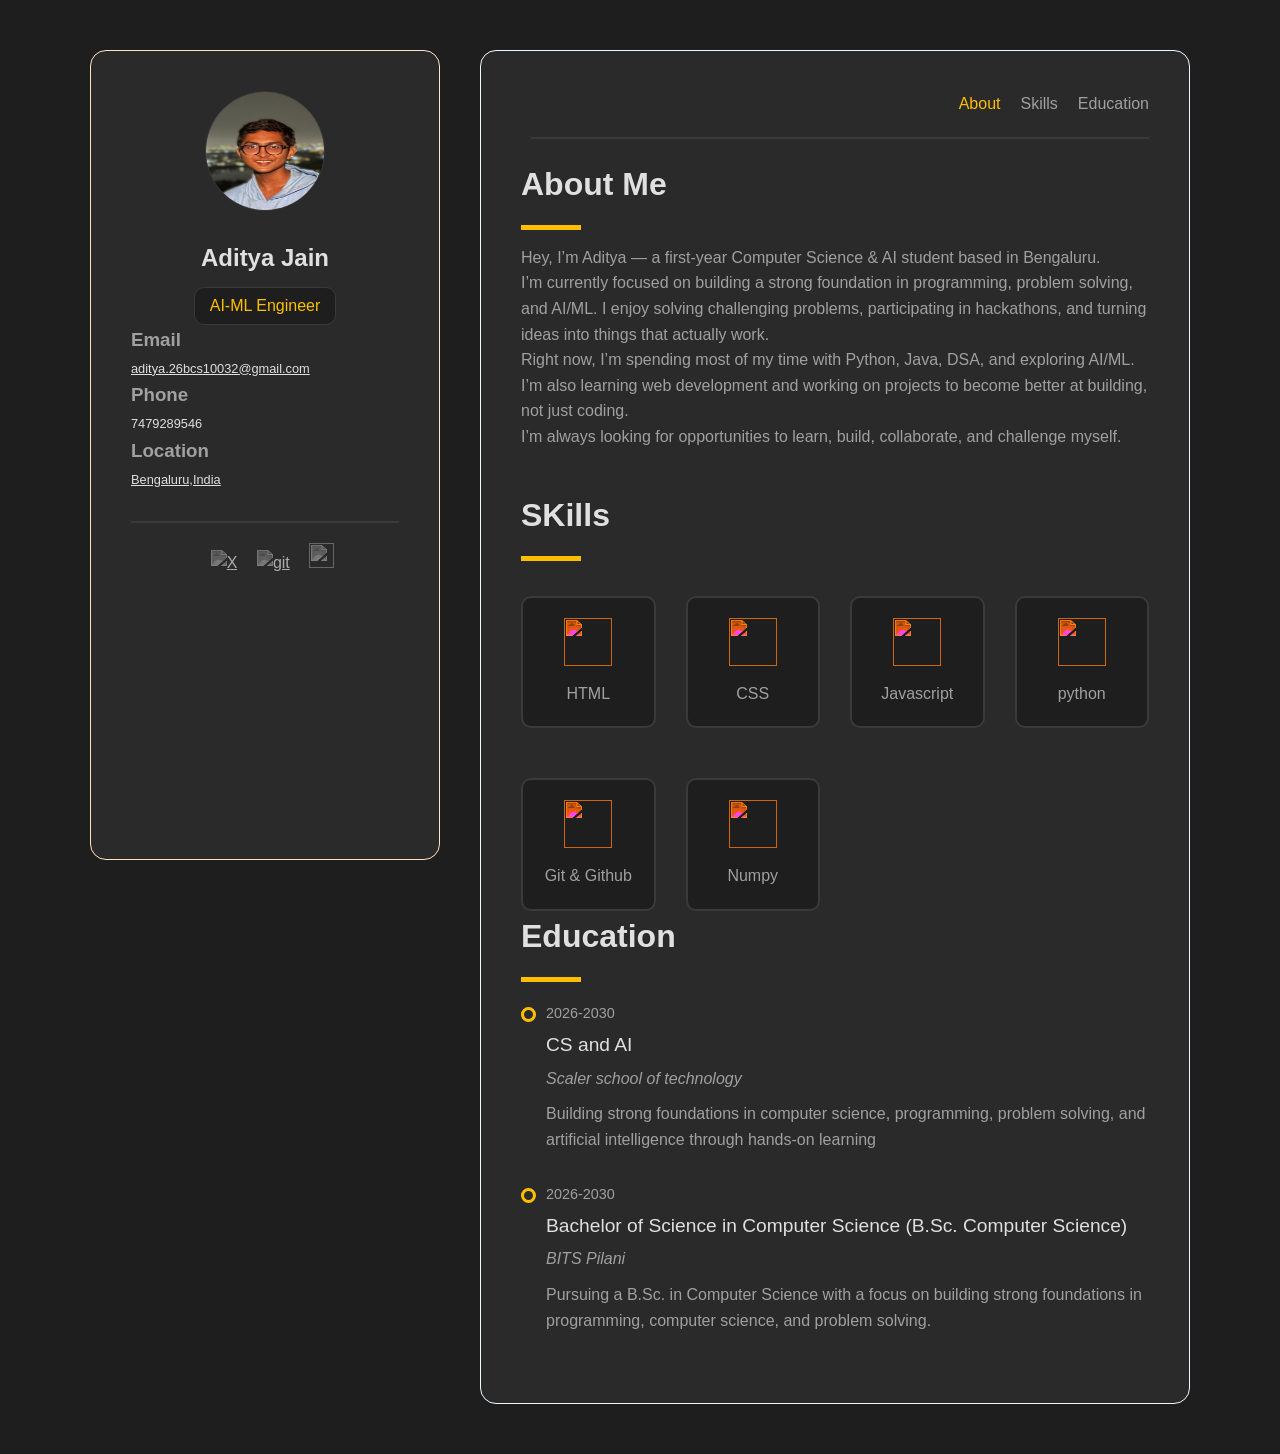
==== index.html @ a5a1a5e8 "Rename homepage to index.html" ====
<!DOCTYPE html>
<html lang="en">
<head>
    <meta charset="UTF-8">
    <meta name="viewport" content="width=device-width, initial-scale=1.0">
    <title>Protfolio</title>
    <link rel="stylesheet" href="protfolio.css">
</head>
<body>
    <div class="main-container">
        <div class="sidebar">
            <!--profile-->
            <div class="profile">
                <img src="images/profilepic.jpeg"alt="">
                <h2>Aditya Jain</h2>
                <p>AI-ML Engineer</p>
            </div>
            <!--Contacts-->
            <div class="contacts">
                <div id="email">
                    <h3>Email</h3>
                    <a class="anchortag" href="mailto:aditya.26bcs10032@gmail.com">aditya.26bcs10032@gmail.com</a>

                </div>
                <div id="Mobile">
                    <h3>Phone</h3>
                    <a class="anchortag" style="text-decoration: none;" href="tel:7479289546">7479289546</a>

                </div>
                <div id="location">
                    <h3>Location</h3>
                    <a class="anchortag" href="https://www.google.com/maps/search/Scaler+School+of+Technology/@12.8386133,77.6646969,17z/data=!3m1!4b1?entry=ttu&g_ep=EgoyMDI2MDkyMy4wIKXMDSoASAFQAw%3D%3D" target="_blank">Bengaluru,India</a>
                </div>

            </div>
            <div class="socials">
                <a href="https://x.com/binaryiota"><img src="https://simpleicons.org/icons/x.svg" alt="X"></a>
                <a href="https://github.com/Black3lotus"><img src="https://simpleicons.org/icons/git.svg" alt="git"></a>
                <a href="https://www.linkedin.com/in/aditya-bothra-05324541b/?isSelfProfile=true"><img src="https://www.svgrepo.com/show/144030/linkedin-square-logo.svg" alt=""></a>
            </div>

        </div>


        <div class="mainbar">
            <!--navigation-->
            <div id="navigation">
                <nav>
                    <a href="#about" class="active">About</a>
                    <a href="#skills">Skills</a>
                    <a href="#education">Education</a>
                </nav>
            </div>
            <!--About me-->
            <div id="about">
                <h2 class="heading">About Me</h2>
                <div class="line"></div>
                <p>
                    Hey, I’m Aditya — a first-year Computer Science & AI student based in Bengaluru.
                </p>

                <p>
                    I’m currently focused on building a strong foundation in programming, problem
                    solving, and AI/ML. I enjoy solving challenging problems, participating in
                    hackathons, and turning ideas into things that actually work.
                </p>

                Right now, I’m spending most of my time with Python, Java, DSA, and exploring
                    AI/ML. I’m also learning web development and working on projects to become
                    better at building, not just coding.
                </p>

                <p>
                I’m always looking for opportunities to learn, build, collaborate, and
                challenge myself.
                </p>
            </div>
            <!--skills-->
            <div id="skills">
                <h2 class="heading">SKills</h2>
                <div class="line"></div>
                <div class="grid-container">
                    <div class="item">
                        <img src="https://simpleicons.org/icons/html5.svg" alt="">
                        <h3>HTML</h3>
                    </div>
                    <div class="item">
                        <img src="https://simpleicons.org/icons/css.svg" alt="">
                        <h3>CSS</h3>
                    </div>
                    <div class="item">
                        <img src="https://simpleicons.org/icons/javascript.svg" alt="">
                        <h3>Javascript</h3>
                    </div>
                    <div class="item">
                        <img src="https://simpleicons.org/icons/python.svg" alt="">
                        <h3>python</h3>
                    </div>
                    <div class="item">
                        <img src="https://simpleicons.org/icons/git.svg" alt="">
                        <h3>Git & Github</h3>
                    </div>
                    <div class="item">
                        <img src="https://simpleicons.org/icons/numpy.svg" alt="">
                        <h3>Numpy</h3>
                    </div>
                </div>
            

                
            </div>
            <!--Education-->
            <div id="Education">
                <h2 class="heading">Education</h2>
                <div class="line"></div>
                <div class="edtech">
                    <div class="edfirst">
                        <div class="year">2026-2030</div>
                        <h3 class="degree">CS and AI</h3>
                        <p class="college">Scaler school of technology</p>
                        <p class="learning"> Building strong foundations in computer science, programming,
                        problem solving, and artificial intelligence through hands-on learning</p>
                        <div class="goal"></div>
                    </div>
                    <div class="edsecond">
                        <div class="year">2026-2030</div>
                        <h3 class="degree">Bachelor of Science in Computer Science (B.Sc. Computer Science)</h3>
                        <p class="college">BITS Pilani</p>
                        <p class="learning"> Pursuing a B.Sc. in Computer Science with a focus on building
                        strong foundations in programming, computer science, and problem solving.</p>
                        <div class="goal"></div>
                    </div>
                </div>
            
                
            </div>
            </div>
        </div>
    </div>
</body>
</html>
---- protfolio.css ----
*{
    padding: 0;
    margin: 0;
    box-sizing: border-box;
}
body{
    background-color: #1e1e1e;
    font-family: sans-serif;
    color: #a0a0a0;
    line-height: 1.6;
}
.main-container{
    display: grid;
    max-width: 1200px;
    grid-template-columns: 350px 1fr;
    gap: 40px;
    padding: 50px;
    margin: auto;

}
.sidebar{
    height: 90vh;
    background-color: #2a2a2a;
    border: 1px solid bisque;
    border-radius: 16px;
    padding: 40px;

}
.mainbar{
    background-color: #2a2a2a;
    border: 1px solid aliceblue;
    border-radius: 16px;
    padding: 40px;

}
/* profile section */
.profile{
    text-align: center  ;
}
.profile img{
    height: 120px;
    width: 120px;
    border: 1px solid #3a3a3a;
    border-radius: 50%;
}
.profile h2{
    font-size: 1.5rem;
    font-weight: bold;
    margin-top: 20px;
    color: #e0e0e0;
}
.profile p{
    background-color: #1e1e1e;
    padding: 5px 15px;
    border: 1px solid #3a3a3a;
    border-radius: 10px;
    color: #FFBF00;
    margin-top: 10px;
    display: inline-block;
}

/* contact information*/
.contact{
    margin-top: 30px;
    border-top: 2px solid #3a3a3a;
    padding-top: 20px;
}
.anchortag{
    font-weight: 500;
    font-size: 0.8rem;
    color: #e0e0e0;
}

/* Socials */
.socials{
    margin-top: 30px;
    border-top: 2px solid #3a3a3a;
    padding-top: 20px;
    text-align: center;
}
.socials img{
    height: 25px;
    width: 25px;
    margin-left: 15px;
    filter: grayscale(1) invert(0.7);
    transition: filter 0.3s ease;
}
.socials img:hover{
    filter: grayscale(0) invert(0);
}

/* main content */

/* nav bar */
#navigation{
    border-bottom: 2px solid #3a3a3a;
    margin-bottom: 20px;
    padding-bottom: 20px;
    margin-left: 10px;
}

nav{
    display: flex;
    justify-content: flex-end;
    gap: 20px;
}

nav a{
    text-decoration: none;
    color: #a0a0a0;
    font-weight: 500;
    transition: color 0.3s ease;
}

.active, nav a:hover{
    color: #FFBF00;
}

.heading{
    color: #e0e0e0;
    font-size: 2rem;
    margin-bottom: 15px;
}

.line{
    width: 60px;
    height: 5px;
    background-color: #FFBF00;
    margin-bottom: 15px;
}

.content{
    text-align: justify;
    color: #a0a0a0;
}

#about{
    margin-bottom: 40px;
}

/* skills section */

.grid-container{
    display: grid;
    grid-template-columns: repeat(auto-fit , minmax(120px,1fr));
    gap: 30px;
}

.item{
    padding: 20px;
    border-radius: 10px;
    border: 2px solid #3a3a3a;
    background-color: #1e1e1e;
    text-align: center;
    margin-top: 20px;
    transition: transform 0.3s ease;
}

.item img{
    height: 48px;
    width: 48px;
    filter: invert(75%) sepia(50%) saturate(1000%) hue-rotate(350deg) brightness(110%) contrast(101%);
    margin-bottom: 15px;
}

.item h3{
    font-size: 1rem;
    font-weight: 500;
}

.item:hover{
    transform: scale(1.1);
}

#education{
    margin-top: 30px;
}

.edtech{
    position: relative;
    margin-top: 20px;
}

.year{
    font-size: 0.9rem;
    color: #a0a0a0;
    margin-bottom: 5px;
}

.degree{
    color: #e0e0e0;
    font-size: 1.2rem;
    font-weight: 500;
    margin-bottom: 5px;
}

.college{
    font-style: italic;
    color: #a0a0a0;
    margin-bottom: 10px;
}

.learning{ 
    color: #a0a0a0;
}

.edfirst, .edsecond{
    margin-bottom: 30px;
    padding-left: 25px;
    position: relative;
}

.goal{
    height: 15px;
    width: 15px;
    border: 3px solid #FFBF00;
    border-radius: 50%;
    position: absolute;
    top:5px;
    left: 0px;
    z-index: 5;
}
@media screen and (max-width:750px) {
    .project-container{
        grid-template-columns: 1fr;
    }

    #navigation nav {
        /* Adjust nav for smaller screens */
        justify-content: center;
        flex-wrap: wrap;
    }

    .sidebar{
        display: flex;
        justify-content: center;
        gap: 40px;
    }
}
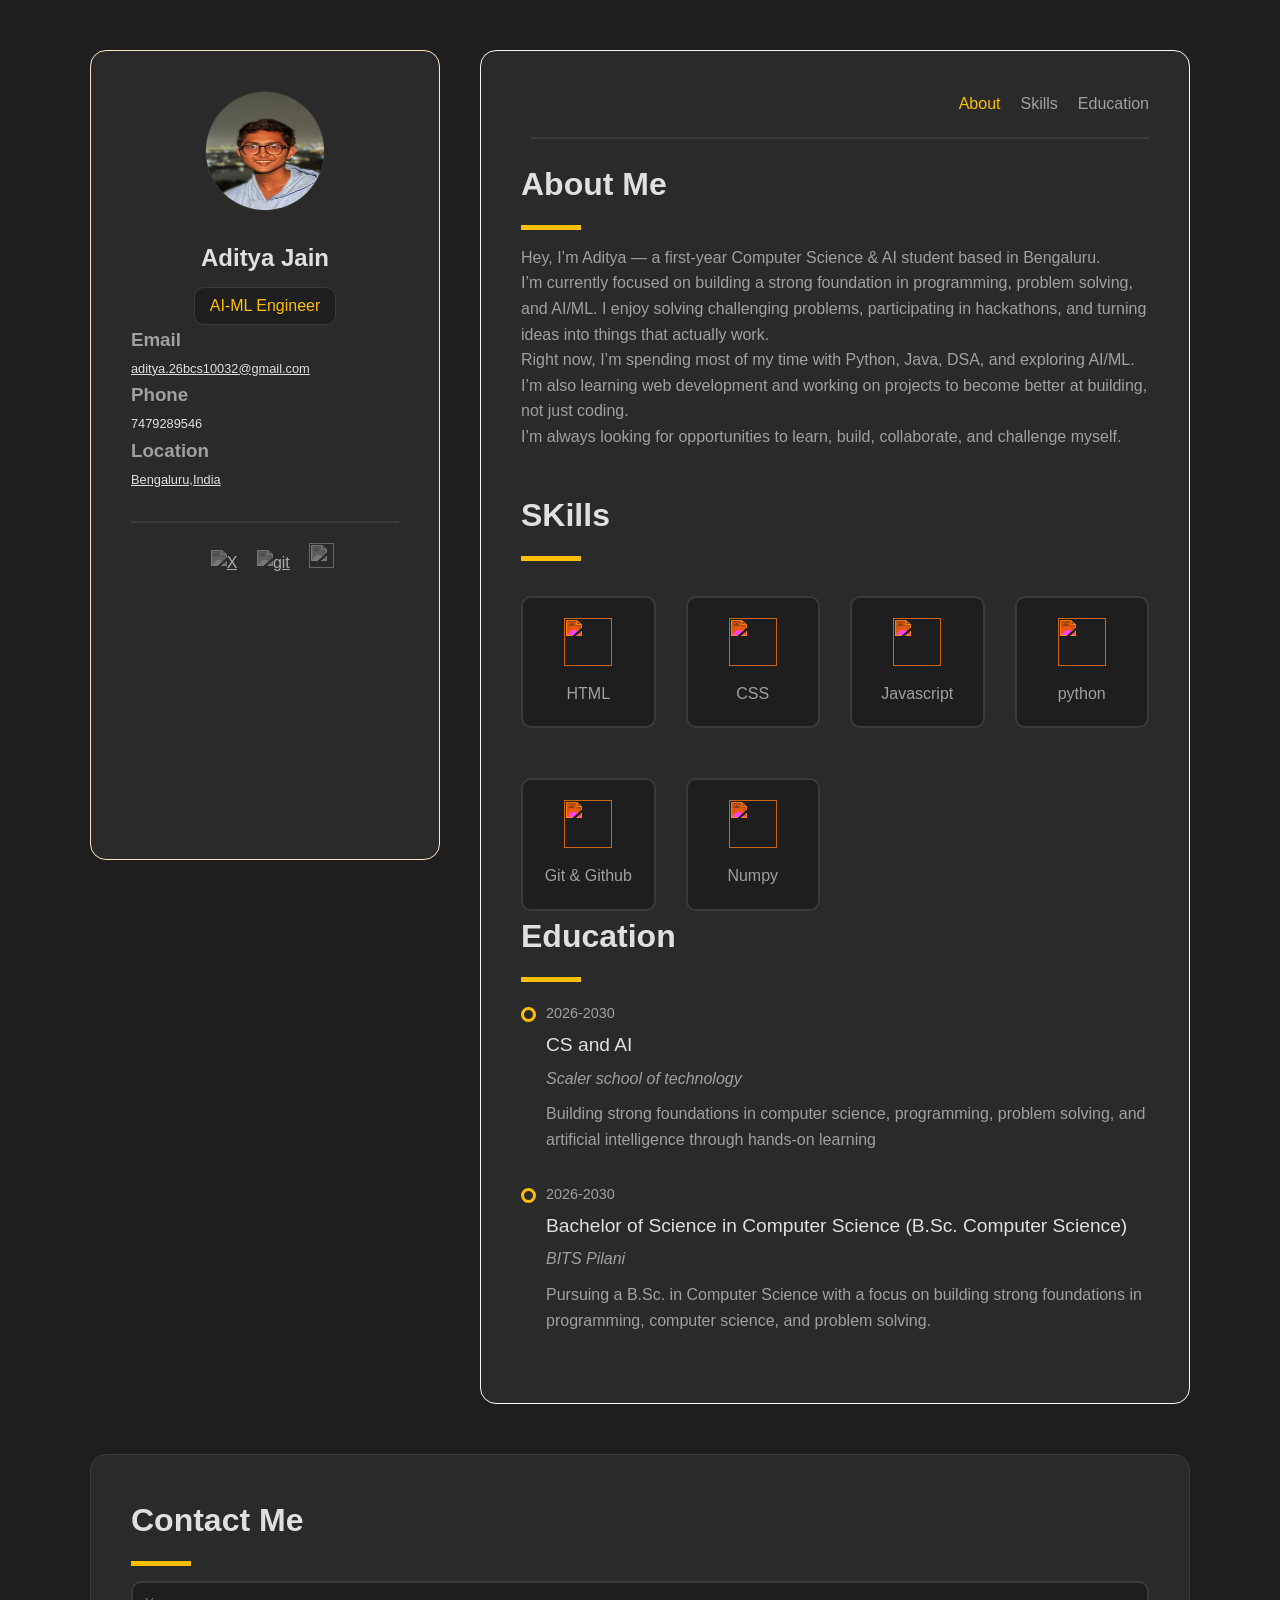
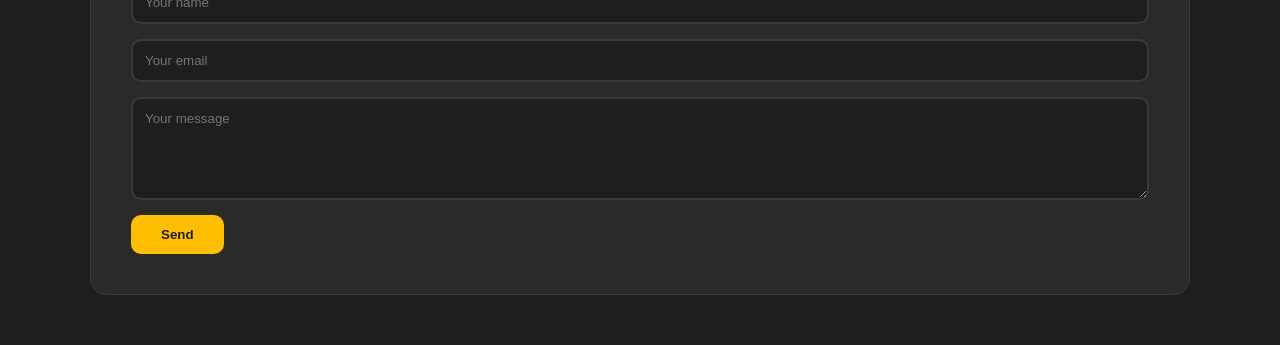
==== commit e983dc85: "Added Contact form" ====
--- a/index.html
+++ b/index.html
@@ -76,7 +76,7 @@
                 </p>
             </div>
             <!--skills-->
-            <div id="skills">
+            <div id="Skills">
                 <h2 class="heading">SKills</h2>
                 <div class="line"></div>
                 <div class="grid-container">
@@ -137,5 +137,16 @@
             </div>
         </div>
     </div>
+    <!--Contact form-->
+    <section id="contact">
+    <h2 class="heading">Contact Me</h2>
+    <div class="line"></div>
+    <form action="mailto:aditya.26bcs10032@gmail.com" method="post" enctype="text/plain">
+        <input type="text" name="Name" placeholder="Your name" required>
+        <input type="email" name="Email" placeholder="Your email" required>
+        <textarea name="Message" rows="5" placeholder="Your message" required></textarea>
+        <button type="submit">Send</button>
+    </form>
+    </section>
 </body>
 </html>
--- a/protfolio.css
+++ b/protfolio.css
@@ -220,21 +220,61 @@
     left: 0px;
     z-index: 5;
 }
-@media screen and (max-width:750px) {
-    .project-container{
+
+@media (max-width: 768px){
+    .main-container{
         grid-template-columns: 1fr;
+        padding: 20px;
+        gap: 20px;
     }
-
-    #navigation nav {
-        /* Adjust nav for smaller screens */
+    .sidebar{
+        height: auto;
+    }
+    nav{
         justify-content: center;
         flex-wrap: wrap;
     }
-
-    .sidebar{
-        display: flex;
-        justify-content: center;
-        gap: 40px;
-    }
-}
-
+}
+/* contact form */
+#contact{
+    max-width: 1100px;
+    margin: 0 auto 50px auto;
+    padding: 40px;
+    background-color: #2a2a2a;
+    border: 1px solid #3a3a3a;
+    border-radius: 16px;
+}
+
+#contact form{
+    display: flex;
+    flex-direction: column;
+    gap: 15px;
+}
+
+#contact input,
+#contact textarea{
+    background-color: #1e1e1e;
+    border: 2px solid #3a3a3a;
+    border-radius: 10px;
+    padding: 12px;
+    color: #e0e0e0;
+    font-family: inherit;
+}
+
+#contact input:focus,
+#contact textarea:focus{
+    outline: none;
+    border-color: #FFBF00;
+}
+
+#contact button{
+    align-self: flex-start;
+    background-color: #FFBF00;
+    color: #1e1e1e;
+    border: none;
+    border-radius: 10px;
+    padding: 12px 30px;
+    font-weight: bold;
+    cursor: pointer;
+}
+
